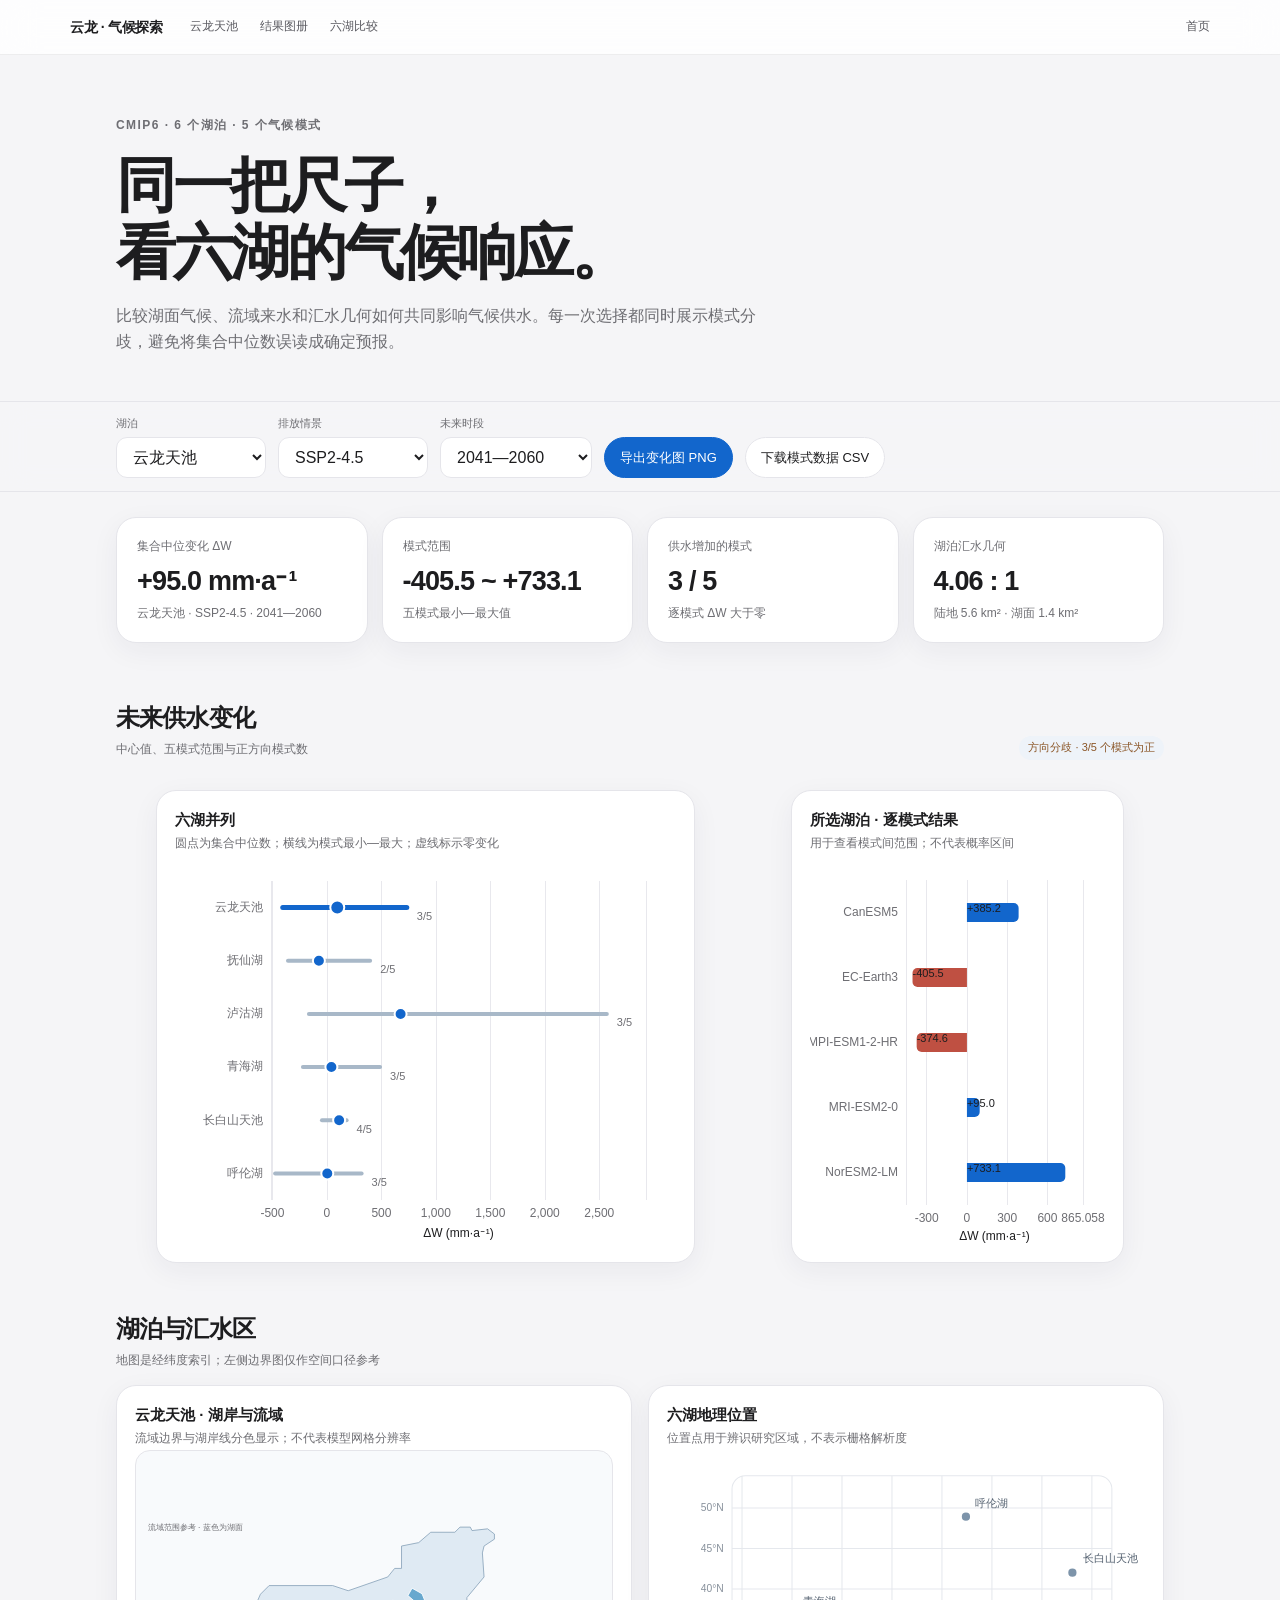
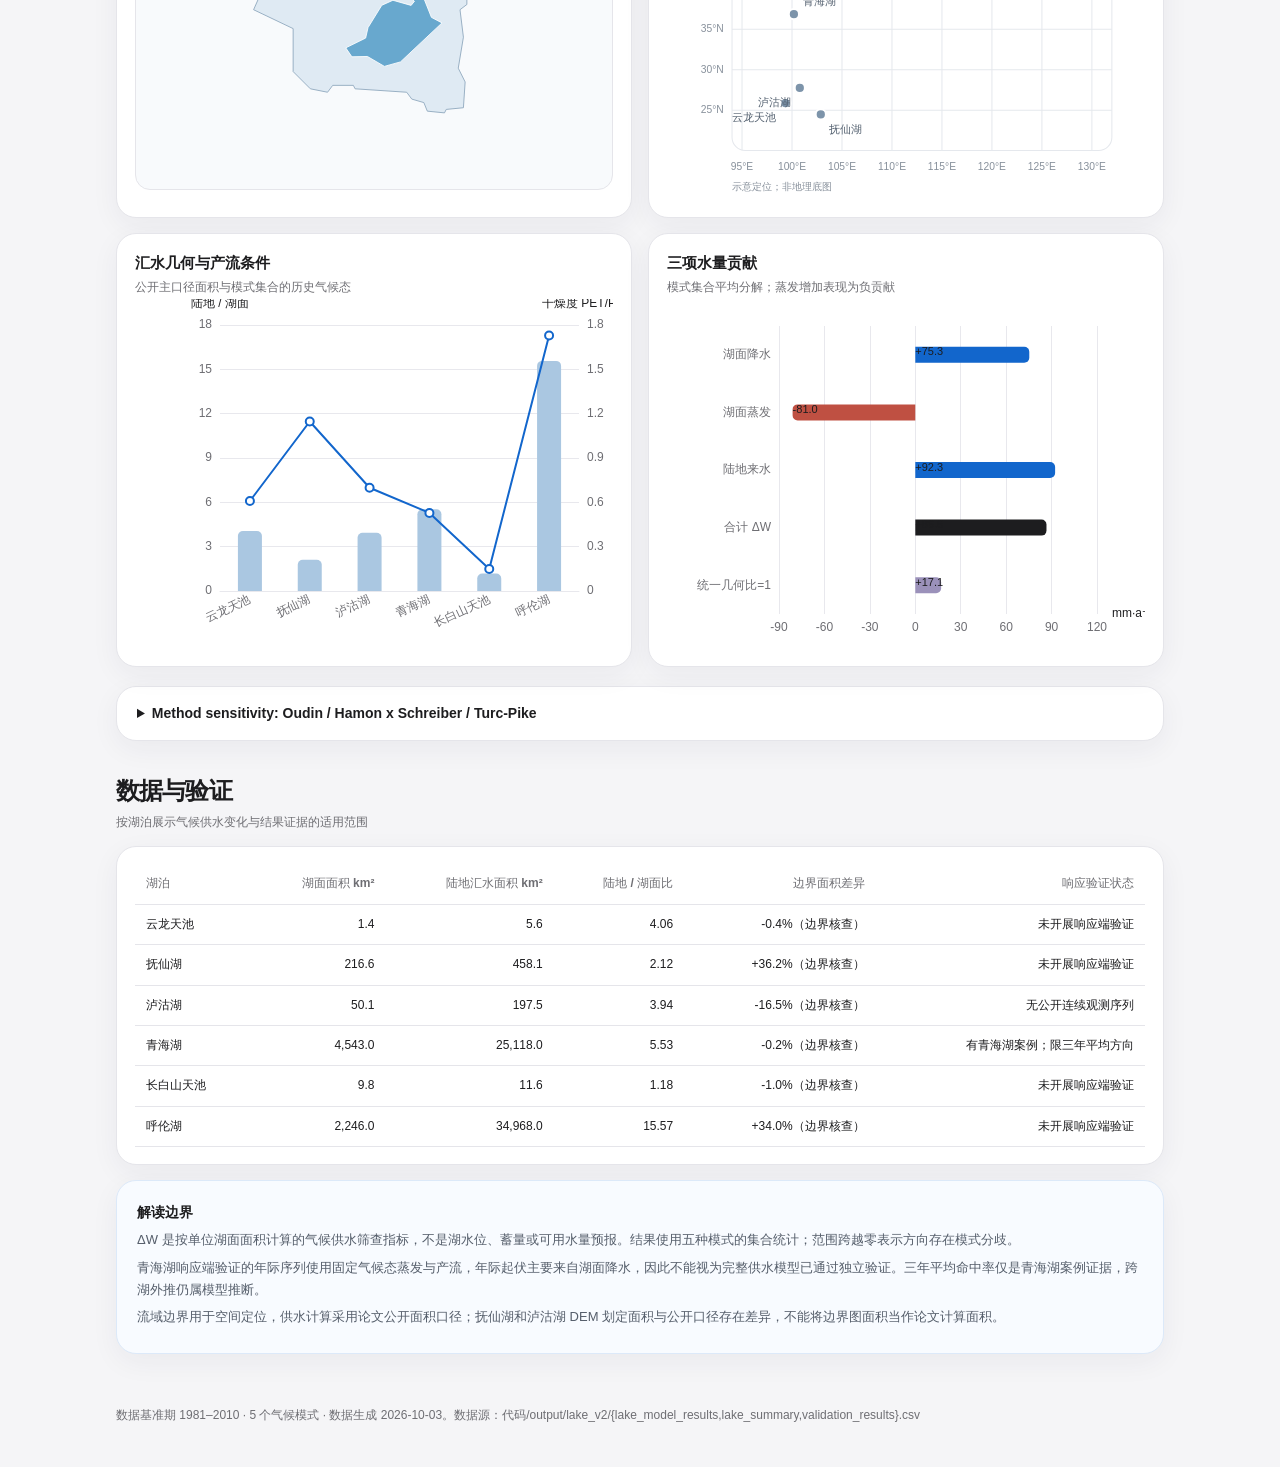
==== lake-explorer/index.html @ 8ede0f1c "Add six-lake climate water supply explorer" ====
<!doctype html>
<html lang="zh-CN">
<head>
<meta charset="utf-8"><meta name="viewport" content="width=device-width,initial-scale=1">
<meta name="theme-color" content="#f5f5f7">
<meta name="description" content="交互浏览六个中国典型湖泊的气候供水变化、模式分歧和方法敏感性。">
<title>六湖气候供水比较 · 云龙气候探索</title>
<link rel="icon" type="image/svg+xml" href="../favicon.svg">
<link rel="stylesheet" href="../_shared/site.css">
<style>
:root{--wide:1100px}.shell{max-width:var(--wide);margin:auto;padding:0 26px}.hero{padding:62px 0 31px}.eyebrow{font-size:12px;font-weight:600;letter-spacing:.12em;color:var(--muted)}h1{font-size:clamp(36px,6vw,64px);letter-spacing:-.055em;line-height:1.08;font-weight:670;margin:.28em 0}.lede{max-width:670px;color:var(--muted);font-size:16px}.controls{position:sticky;top:55px;z-index:10;background:rgba(245,245,247,.88);backdrop-filter:blur(15px);border-block:1px solid var(--line)}.control-inner{max-width:var(--wide);margin:auto;padding:13px 26px;display:flex;gap:12px;align-items:end;flex-wrap:wrap}.field{display:grid;gap:4px;min-width:150px}.field label,.small-label{font-size:11px;color:var(--muted);font-weight:550}.field select{width:100%;border:1px solid var(--line);border-radius:11px;background:#fff;padding:10px 30px 10px 12px;color:var(--ink)}.button{border:1px solid var(--line);background:#fff;border-radius:999px;padding:9px 15px;cursor:pointer;color:var(--ink);font-size:13px}.button.primary{background:var(--blue);color:#fff;border-color:var(--blue)}.button:hover{filter:brightness(.96)}.metrics{display:grid;grid-template-columns:repeat(4,1fr);gap:14px;padding:25px 0}.metric,.panel,.caveat,.method{background:#fff;border:1px solid var(--line);border-radius:20px;padding:19px 20px;box-shadow:var(--shadow)}.metric-label{font-size:12px;color:var(--muted)}.metric-value{font-size:27px;font-weight:650;letter-spacing:-.03em;font-variant-numeric:tabular-nums;margin-top:4px}.metric-detail{font-size:12px;color:var(--muted);line-height:1.6}.section-head{display:flex;align-items:end;justify-content:space-between;gap:20px;margin:31px 0 14px}.section-head h2{font-size:24px;letter-spacing:-.035em;margin:0}.section-head p{font-size:12px;color:var(--muted);margin:2px 0 0}.charts{display:grid;grid-template-columns:1.2fr .8fr;gap:16px}.panel{padding:17px 18px;min-width:0}.panel h3{font-size:15px;margin:0}.panel .hint{font-size:12px;color:var(--muted);margin:2px 0}.chart{height:350px;width:100%}.chart.tall{height:390px}.comparison{display:grid;grid-template-columns:1fr 1fr;gap:16px}.map-layout{display:grid;grid-template-columns:minmax(0,1fr) 255px;gap:15px;align-items:center}.locator{height:350px;width:100%;display:block}.fact-list{list-style:none;margin:0;padding:0;display:grid;gap:10px}.fact-list li{padding-bottom:10px;border-bottom:1px solid var(--line);font-size:13px}.fact-list b{display:block;font-size:11px;color:var(--muted);font-weight:500}.method{margin:19px 0;padding:0 20px}.method summary{padding:15px 0;cursor:pointer;font-size:14px;font-weight:600}.method-grid{display:grid;grid-template-columns:1fr 1fr;gap:15px;padding-bottom:17px;font-size:13px}.table-wrap{overflow-x:auto;max-width:100%}.footer{overflow-wrap:anywhere}.method-control{display:grid;gap:5px;max-width:280px;font-size:11px;color:var(--muted)}.method-control select{width:100%;border:1px solid var(--line);border-radius:11px;padding:10px;background:#fff;color:var(--ink)}.table{width:100%;border-collapse:collapse;white-space:nowrap;font-size:12px}.table th,.table td{padding:10px 11px;border-bottom:1px solid var(--line);text-align:right}.table th:first-child,.table td:first-child{text-align:left}.table th{color:var(--muted);font-weight:550}.positive{color:#16784c}.negative{color:#bd503e}.caveat{background:#f8fbff;border-color:#dce9f9;line-height:1.72;font-size:13px;margin:15px 0 28px}.caveat h3{font-size:14px;margin:0 0 5px}.caveat p{margin:5px 0;color:#555e6b}.footer{font-size:12px;color:var(--muted);padding:24px 0 42px}.tag{display:inline-block;color:#385576;background:#eef3f9;border-radius:999px;padding:3px 9px;font-size:11px}.lake-shape{fill:#dfeaf3;stroke:#8da7bd;stroke-width:1.3}.lake-water{fill:#68a8ce;stroke:#fff;stroke-width:1.5}.lake-label{font:12px -apple-system,BlinkMacSystemFont,"PingFang SC",sans-serif;fill:#243243}.lake-label.on{font-weight:700;fill:#1266cc}@media(max-width:760px){.shell{padding:0 16px}.hero{padding-top:38px}.control-inner{padding:10px 16px}.field{flex:1;min-width:128px}.metrics{grid-template-columns:repeat(2,1fr);gap:9px}.metric{padding:14px}.metric-value{font-size:22px}.charts,.comparison{grid-template-columns:1fr}.chart{height:320px}.chart.tall{height:350px}.map-layout{grid-template-columns:1fr}.locator{height:265px}.fact-list{grid-template-columns:1fr 1fr}.section-head{align-items:start;flex-direction:column}.method-grid{grid-template-columns:1fr}}
 .table-wrap{overflow-x:auto;max-width:100%}.footer{overflow-wrap:anywhere}.method-control{display:grid;gap:5px;max-width:280px;font-size:11px;color:var(--muted)}.method-control select{width:100%;border:1px solid var(--line);border-radius:11px;padding:10px;background:#fff;color:var(--ink)}
</style>
</head>
<body>
<nav class="global-nav" aria-label="主导航"><a class="brand" href="../index.html">云龙 · 气候探索</a><div class="nav-links"><a href="../climate-explorer/climate-explorer.html">云龙天池</a><a href="../climate-atlas/climate-atlas.html">结果图册</a><a aria-current="page" href="./index.html">六湖比较</a></div><a class="nav-home" href="../index.html">首页</a></nav>
<section class="hero"><div class="shell"><div class="eyebrow">CMIP6 · 6 个湖泊 · 5 个气候模式</div><h1>同一把尺子，<br>看六湖的气候响应。</h1><p class="lede">比较湖面气候、流域来水和汇水几何如何共同影响气候供水。每一次选择都同时展示模式分歧，避免将集合中位数误读成确定预报。</p></div></section>
<section class="controls"><div class="control-inner"><div class="field"><label for="lake">湖泊</label><select id="lake"></select></div><div class="field"><label for="scenario">排放情景</label><select id="scenario"><option value="ssp245">SSP2-4.5</option><option value="ssp585">SSP5-8.5</option></select></div><div class="field"><label for="window">未来时段</label><select id="window"><option value="2041-2060">2041—2060</option><option value="2081-2100">2081—2100</option></select></div><button id="png" class="button primary">导出变化图 PNG</button><button id="csv" class="button">下载模式数据 CSV</button></div></section>
<main class="shell">
<section class="metrics" aria-live="polite"><article class="metric"><div class="metric-label">集合中位变化 ΔW</div><div class="metric-value" id="metric-median">载入中</div><div class="metric-detail" id="metric-context">mm·a⁻¹，相对 1981—2010</div></article><article class="metric"><div class="metric-label">模式范围</div><div class="metric-value" id="metric-range">—</div><div class="metric-detail">五模式最小—最大值</div></article><article class="metric"><div class="metric-label">供水增加的模式</div><div class="metric-value" id="metric-positive">—</div><div class="metric-detail">逐模式 ΔW 大于零</div></article><article class="metric"><div class="metric-label">湖泊汇水几何</div><div class="metric-value" id="metric-ratio">—</div><div class="metric-detail" id="metric-area">陆地汇水面积 / 湖面面积</div></article></section>
<section><div class="section-head"><div><h2>未来供水变化</h2><p>中心值、五模式范围与正方向模式数</p></div><span id="direction-tag" class="tag">读取结果中</span></div><div class="charts"><figure class="panel"><h3>六湖并列</h3><p class="hint">圆点为集合中位数；横线为模式最小—最大；虚线标示零变化</p><div id="direction-chart" class="chart tall" role="img" aria-label="六个湖泊气候供水变化区间比较图"></div></figure><figure class="panel"><h3>所选湖泊 · 逐模式结果</h3><p class="hint">用于查看模式间范围；不代表概率区间</p><div id="model-chart" class="chart tall" role="img" aria-label="逐气候模式的气候供水变化图"></div></figure></div></section>
<section><div class="section-head"><div><h2>湖泊与汇水区</h2><p>地图是经纬度索引；左侧边界图仅作空间口径参考</p></div></div><div class="comparison"><article class="panel"><h3 id="map-title">所选湖泊的流域</h3><p class="hint">流域边界与湖岸线分色显示；不代表模型网格分辨率</p><div id="basin-map" style="height:340px;width:100%" role="img" aria-label="所选湖泊流域与湖岸边界图"></div></article><article class="panel"><h3>六湖地理位置</h3><p class="hint">位置点用于辨识研究区域，不表示栅格解析度</p><svg id="locator" class="locator" role="img" aria-label="六个湖泊经纬度示意图" viewBox="0 0 440 340"></svg></article></div><div class="comparison" style="margin-top:15px"><article class="panel"><h3>汇水几何与产流条件</h3><p class="hint">公开主口径面积与模式集合的历史气候态</p><div id="mechanism-chart" class="chart"></div></article><article class="panel"><h3>三项水量贡献</h3><p class="hint">模式集合平均分解；蒸发增加表现为负贡献</p><div id="contribution-chart" class="chart"></div></article></div></section>
<details class="method"><summary>Method sensitivity: Oudin / Hamon x Schreiber / Turc-Pike</summary><div class="method-grid"><label class="method-control" for="pet-method">潜在蒸散公式<select id="pet-method"><option value="oudin">Oudin (主方法)</option><option value="hamon">Hamon</option></select></label><label class="method-control" for="runoff-method">流域产流公式<select id="runoff-method"><option value="schreiber">Schreiber (主方法)</option><option value="turcpike">Turc-Pike</option></select></label></div><p class="hint">选定方法会更新本页未来结果及模式范围；下方对照显示全部四种方法。</p><div id="method-values" class="method-grid"></div><div id="method-chart" class="chart" style="height:260px"></div></details>
<section><div class="section-head"><div><h2>数据与验证</h2><p>按湖泊展示气候供水变化与结果证据的适用范围</p></div></div><div class="panel table-wrap"><table class="table"><thead><tr><th>湖泊</th><th>湖面面积 km²</th><th>陆地汇水面积 km²</th><th>陆地 / 湖面比</th><th>边界面积差异</th><th>响应验证状态</th></tr></thead><tbody id="lake-table"></tbody></table></div><aside class="caveat"><h3>解读边界</h3><p>ΔW 是按单位湖面面积计算的气候供水筛查指标，不是湖水位、蓄量或可用水量预报。结果使用五种模式的集合统计；范围跨越零表示方向存在模式分歧。</p><p>青海湖响应端验证的年际序列使用固定气候态蒸发与产流，年际起伏主要来自湖面降水，因此不能视为完整供水模型已通过独立验证。三年平均命中率仅是青海湖案例证据，跨湖外推仍属模型推断。</p><p>流域边界用于空间定位，供水计算采用论文公开面积口径；抚仙湖和泸沽湖 DEM 划定面积与公开口径存在差异，不能将边界图面积当作论文计算面积。</p></aside></section>
<div id="status" class="footer" aria-live="polite">加载分析数据…</div>
</main>
<script src="../climate-atlas/_shared/js/echarts.min.js"></script><script src="./assets/app.js"></script>
</body></html>
---- _shared/site.css ----
:root{color-scheme:light;--paper:#f5f5f7;--surface:#fff;--ink:#1d1d1f;--muted:#6e6e73;--line:#e5e5ea;--blue:#1266cc;--blue-soft:#eaf3ff;--green:#23845a;--orange:#b65b28;--radius:22px;--shadow:0 8px 28px rgba(30,45,65,.055)}*{box-sizing:border-box}html{scroll-behavior:smooth}body{font-family:-apple-system,BlinkMacSystemFont,"Segoe UI","PingFang SC","Microsoft YaHei",sans-serif;background:var(--paper)!important;color:var(--ink)!important;line-height:1.62;margin:0}a{color:var(--blue)}button,select{font:inherit}a:focus-visible,button:focus-visible,select:focus-visible,input:focus-visible{outline:3px solid #83b8ff;outline-offset:3px}.global-nav{height:55px;position:sticky;top:0;z-index:100;display:flex;align-items:center;gap:27px;padding:0 max(26px,calc((100% - 1140px)/2));backdrop-filter:saturate(180%) blur(18px);-webkit-backdrop-filter:saturate(180%) blur(18px);background:rgba(255,255,255,.82);border-bottom:1px solid rgba(20,20,28,.07);white-space:nowrap;overflow-x:auto}.global-nav .brand{font-weight:650;letter-spacing:-.025em;color:var(--ink);text-decoration:none;font-size:14px}.global-nav .nav-links{display:flex;gap:22px;align-items:center}.global-nav .nav-links a,.global-nav .nav-home{font-size:12px;color:#595960;text-decoration:none}.global-nav a:hover{color:var(--blue)}.global-nav .nav-home{margin-left:auto}.wrap{max-width:1180px;margin:0 auto;padding-left:25px;padding-right:25px}.hero,.site-hero{background:var(--paper)!important;color:var(--ink)!important;padding:61px 0 30px!important}.hero .wrap{max-width:940px}.hero .kicker,.site-hero .kicker{font-size:12px;letter-spacing:.15em;color:var(--muted)!important}.hero h1,.site-hero h1{font-size:clamp(34px,5.4vw,60px)!important;letter-spacing:-.052em!important;line-height:1.12!important;font-weight:680!important}.hero .sub,.site-hero .sub{font-size:16px!important;line-height:1.75!important;color:var(--muted)!important;max-width:760px}.hero .chip{color:#505058!important;border:1px solid var(--line)!important;background:rgba(255,255,255,.72)}.hero .explore-link,.primary-link{background:var(--blue)!important;color:white!important;border-radius:999px!important;box-shadow:none!important}.card,.stat,.valid-note,.chart-figure,.guide-card,.fig-card{border-radius:var(--radius)!important;box-shadow:var(--shadow)}.stat,.valid-note,.chart-figure,.guide-card,.fig-card,.card{border-color:var(--line)!important}.stat,.chart-figure,.guide-card,.fig-card,.card{background:var(--surface)!important}.valid-note{background:#f0f6ff!important;border-left-color:var(--blue)!important}.stat .num,h2.sec-title,.guide-card h4{color:var(--blue)!important}.toolbar{background:rgba(245,245,247,.88)!important;backdrop-filter:blur(16px);-webkit-backdrop-filter:blur(16px)}.fig-grid{gap:22px}.fig-card{overflow:hidden}.fig-media{background:#fafafd!important}.fbtn.active{background:var(--ink)!important;border-color:var(--ink)!important}.lightbox{background:rgba(22,22,26,.92)!important}.global-nav+.wrap{padding-top:28px}.global-nav+.site-hero{padding-top:55px!important}@media(max-width:700px){.global-nav{gap:17px;padding:0 17px}.global-nav .nav-links{gap:16px}.global-nav .nav-links a,.global-nav .nav-home{font-size:11px}.wrap{padding-left:16px;padding-right:16px}.hero,.site-hero{padding-top:39px!important}.hero h1,.site-hero h1{font-size:37px!important}.chart-row,.guide-grid,.fig-grid,.stat-grid{grid-template-columns:1fr!important}.global-nav+.wrap{padding-top:20px}.lightbox{padding:40px 20px}.lb-btn.lb-prev{left:4px}.lb-btn.lb-next{right:4px}}@media(prefers-reduced-motion:reduce){*,*::before,*::after{scroll-behavior:auto!important;animation-duration:.01ms!important;animation-iteration-count:1!important;transition-duration:.01ms!important}}
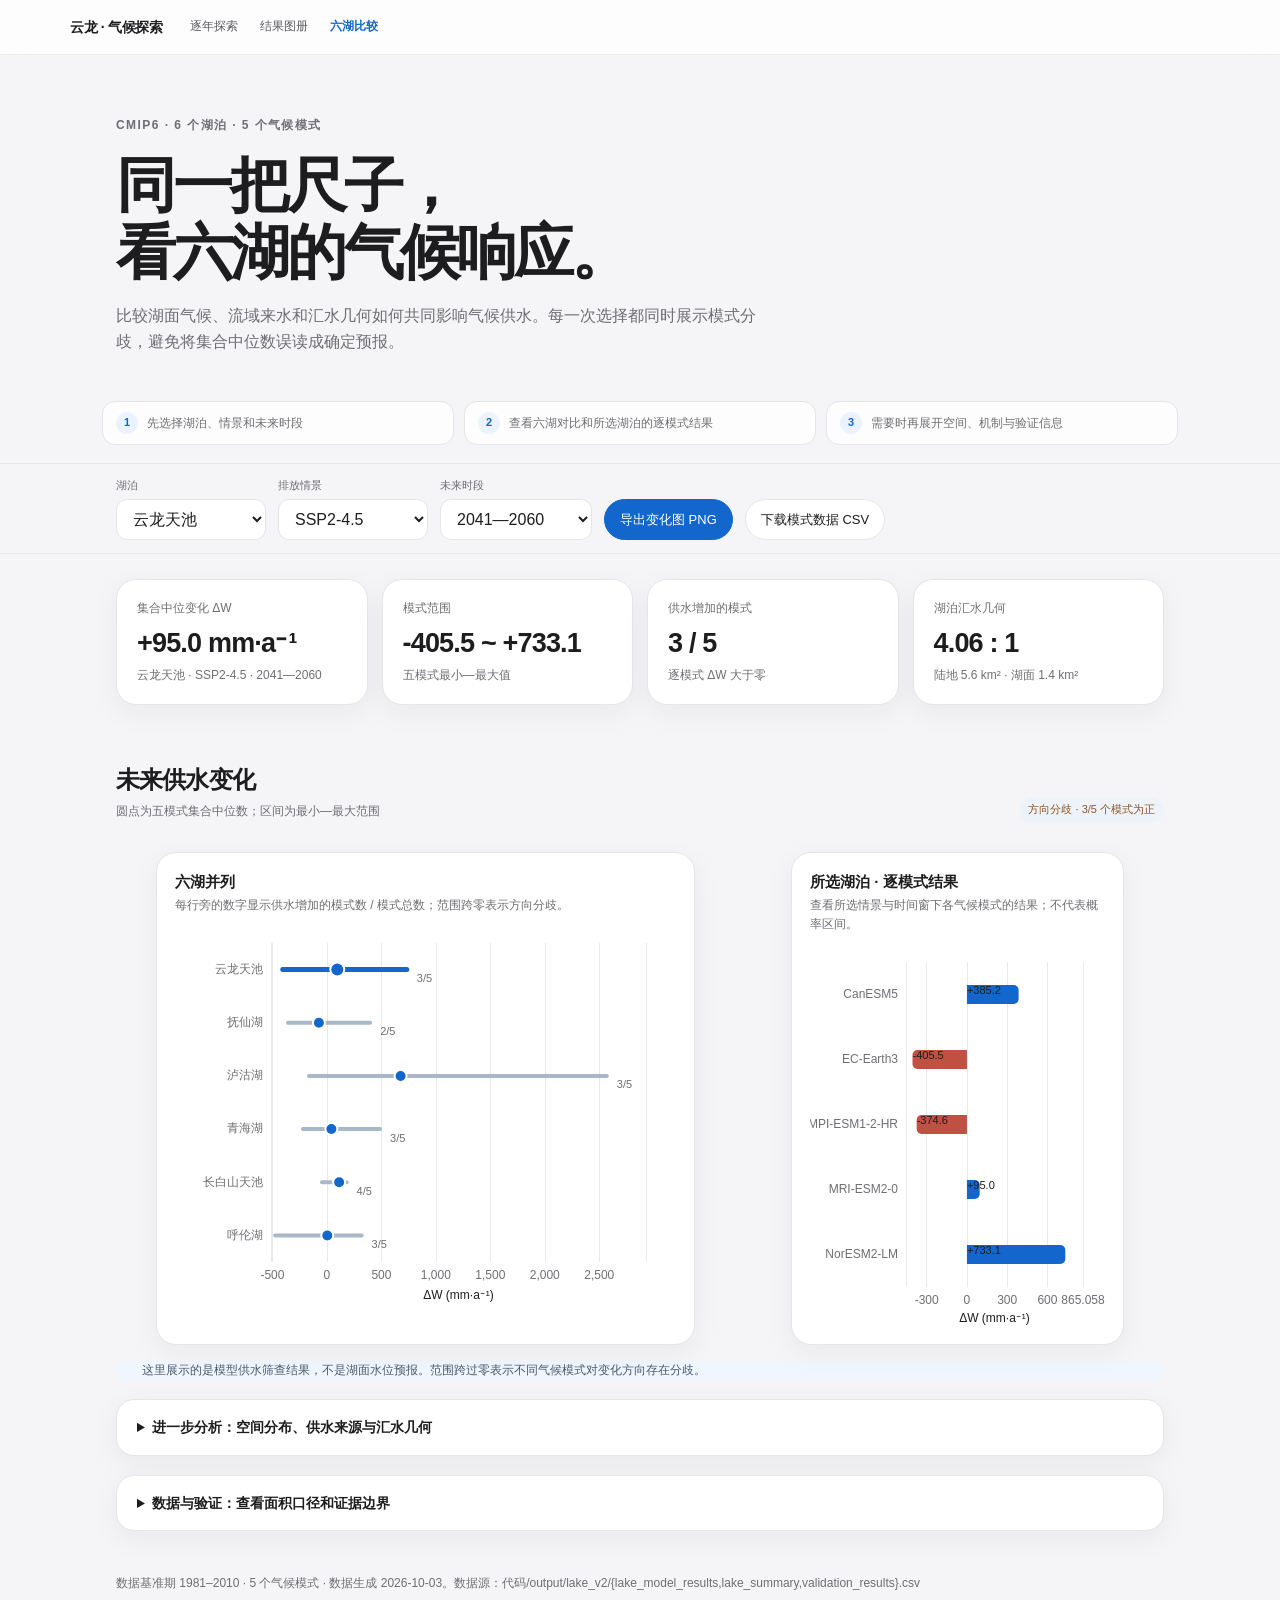
==== commit 2db1895c: "Improve climate site navigation and reading flow" ====
--- a/lake-explorer/index.html
+++ b/lake-explorer/index.html
@@ -7,21 +7,28 @@
 <title>六湖气候供水比较 · 云龙气候探索</title>
 <link rel="icon" type="image/svg+xml" href="../favicon.svg">
 <link rel="stylesheet" href="../_shared/site.css">
+<link rel="stylesheet" href="../_shared/ux.css">
 <style>
 :root{--wide:1100px}.shell{max-width:var(--wide);margin:auto;padding:0 26px}.hero{padding:62px 0 31px}.eyebrow{font-size:12px;font-weight:600;letter-spacing:.12em;color:var(--muted)}h1{font-size:clamp(36px,6vw,64px);letter-spacing:-.055em;line-height:1.08;font-weight:670;margin:.28em 0}.lede{max-width:670px;color:var(--muted);font-size:16px}.controls{position:sticky;top:55px;z-index:10;background:rgba(245,245,247,.88);backdrop-filter:blur(15px);border-block:1px solid var(--line)}.control-inner{max-width:var(--wide);margin:auto;padding:13px 26px;display:flex;gap:12px;align-items:end;flex-wrap:wrap}.field{display:grid;gap:4px;min-width:150px}.field label,.small-label{font-size:11px;color:var(--muted);font-weight:550}.field select{width:100%;border:1px solid var(--line);border-radius:11px;background:#fff;padding:10px 30px 10px 12px;color:var(--ink)}.button{border:1px solid var(--line);background:#fff;border-radius:999px;padding:9px 15px;cursor:pointer;color:var(--ink);font-size:13px}.button.primary{background:var(--blue);color:#fff;border-color:var(--blue)}.button:hover{filter:brightness(.96)}.metrics{display:grid;grid-template-columns:repeat(4,1fr);gap:14px;padding:25px 0}.metric,.panel,.caveat,.method{background:#fff;border:1px solid var(--line);border-radius:20px;padding:19px 20px;box-shadow:var(--shadow)}.metric-label{font-size:12px;color:var(--muted)}.metric-value{font-size:27px;font-weight:650;letter-spacing:-.03em;font-variant-numeric:tabular-nums;margin-top:4px}.metric-detail{font-size:12px;color:var(--muted);line-height:1.6}.section-head{display:flex;align-items:end;justify-content:space-between;gap:20px;margin:31px 0 14px}.section-head h2{font-size:24px;letter-spacing:-.035em;margin:0}.section-head p{font-size:12px;color:var(--muted);margin:2px 0 0}.charts{display:grid;grid-template-columns:1.2fr .8fr;gap:16px}.panel{padding:17px 18px;min-width:0}.panel h3{font-size:15px;margin:0}.panel .hint{font-size:12px;color:var(--muted);margin:2px 0}.chart{height:350px;width:100%}.chart.tall{height:390px}.comparison{display:grid;grid-template-columns:1fr 1fr;gap:16px}.map-layout{display:grid;grid-template-columns:minmax(0,1fr) 255px;gap:15px;align-items:center}.locator{height:350px;width:100%;display:block}.fact-list{list-style:none;margin:0;padding:0;display:grid;gap:10px}.fact-list li{padding-bottom:10px;border-bottom:1px solid var(--line);font-size:13px}.fact-list b{display:block;font-size:11px;color:var(--muted);font-weight:500}.method{margin:19px 0;padding:0 20px}.method summary{padding:15px 0;cursor:pointer;font-size:14px;font-weight:600}.method-grid{display:grid;grid-template-columns:1fr 1fr;gap:15px;padding-bottom:17px;font-size:13px}.table-wrap{overflow-x:auto;max-width:100%}.footer{overflow-wrap:anywhere}.method-control{display:grid;gap:5px;max-width:280px;font-size:11px;color:var(--muted)}.method-control select{width:100%;border:1px solid var(--line);border-radius:11px;padding:10px;background:#fff;color:var(--ink)}.table{width:100%;border-collapse:collapse;white-space:nowrap;font-size:12px}.table th,.table td{padding:10px 11px;border-bottom:1px solid var(--line);text-align:right}.table th:first-child,.table td:first-child{text-align:left}.table th{color:var(--muted);font-weight:550}.positive{color:#16784c}.negative{color:#bd503e}.caveat{background:#f8fbff;border-color:#dce9f9;line-height:1.72;font-size:13px;margin:15px 0 28px}.caveat h3{font-size:14px;margin:0 0 5px}.caveat p{margin:5px 0;color:#555e6b}.footer{font-size:12px;color:var(--muted);padding:24px 0 42px}.tag{display:inline-block;color:#385576;background:#eef3f9;border-radius:999px;padding:3px 9px;font-size:11px}.lake-shape{fill:#dfeaf3;stroke:#8da7bd;stroke-width:1.3}.lake-water{fill:#68a8ce;stroke:#fff;stroke-width:1.5}.lake-label{font:12px -apple-system,BlinkMacSystemFont,"PingFang SC",sans-serif;fill:#243243}.lake-label.on{font-weight:700;fill:#1266cc}@media(max-width:760px){.shell{padding:0 16px}.hero{padding-top:38px}.control-inner{padding:10px 16px}.field{flex:1;min-width:128px}.metrics{grid-template-columns:repeat(2,1fr);gap:9px}.metric{padding:14px}.metric-value{font-size:22px}.charts,.comparison{grid-template-columns:1fr}.chart{height:320px}.chart.tall{height:350px}.map-layout{grid-template-columns:1fr}.locator{height:265px}.fact-list{grid-template-columns:1fr 1fr}.section-head{align-items:start;flex-direction:column}.method-grid{grid-template-columns:1fr}}
  .table-wrap{overflow-x:auto;max-width:100%}.footer{overflow-wrap:anywhere}.method-control{display:grid;gap:5px;max-width:280px;font-size:11px;color:var(--muted)}.method-control select{width:100%;border:1px solid var(--line);border-radius:11px;padding:10px;background:#fff;color:var(--ink)}
 </style>
 </head>
 <body>
-<nav class="global-nav" aria-label="主导航"><a class="brand" href="../index.html">云龙 · 气候探索</a><div class="nav-links"><a href="../climate-explorer/climate-explorer.html">云龙天池</a><a href="../climate-atlas/climate-atlas.html">结果图册</a><a aria-current="page" href="./index.html">六湖比较</a></div><a class="nav-home" href="../index.html">首页</a></nav>
+<nav class="global-nav" aria-label="主导航"><a class="brand" href="../index.html">云龙 · 气候探索</a><div class="nav-links"><a href="../climate-explorer/climate-explorer.html">逐年探索</a><a href="../climate-atlas/climate-atlas.html">结果图册</a><a aria-current="page" href="./index.html">六湖比较</a></div></nav>
 <section class="hero"><div class="shell"><div class="eyebrow">CMIP6 · 6 个湖泊 · 5 个气候模式</div><h1>同一把尺子，<br>看六湖的气候响应。</h1><p class="lede">比较湖面气候、流域来水和汇水几何如何共同影响气候供水。每一次选择都同时展示模式分歧，避免将集合中位数误读成确定预报。</p></div></section>
+<div class="task-guide" aria-label="浏览步骤"><ol><li><b>1</b>先选择湖泊、情景和未来时段</li><li><b>2</b>查看六湖对比和所选湖泊的逐模式结果</li><li><b>3</b>需要时再展开空间、机制与验证信息</li></ol></div>
 <section class="controls"><div class="control-inner"><div class="field"><label for="lake">湖泊</label><select id="lake"></select></div><div class="field"><label for="scenario">排放情景</label><select id="scenario"><option value="ssp245">SSP2-4.5</option><option value="ssp585">SSP5-8.5</option></select></div><div class="field"><label for="window">未来时段</label><select id="window"><option value="2041-2060">2041—2060</option><option value="2081-2100">2081—2100</option></select></div><button id="png" class="button primary">导出变化图 PNG</button><button id="csv" class="button">下载模式数据 CSV</button></div></section>
 <main class="shell">
 <section class="metrics" aria-live="polite"><article class="metric"><div class="metric-label">集合中位变化 ΔW</div><div class="metric-value" id="metric-median">载入中</div><div class="metric-detail" id="metric-context">mm·a⁻¹，相对 1981—2010</div></article><article class="metric"><div class="metric-label">模式范围</div><div class="metric-value" id="metric-range">—</div><div class="metric-detail">五模式最小—最大值</div></article><article class="metric"><div class="metric-label">供水增加的模式</div><div class="metric-value" id="metric-positive">—</div><div class="metric-detail">逐模式 ΔW 大于零</div></article><article class="metric"><div class="metric-label">湖泊汇水几何</div><div class="metric-value" id="metric-ratio">—</div><div class="metric-detail" id="metric-area">陆地汇水面积 / 湖面面积</div></article></section>
-<section><div class="section-head"><div><h2>未来供水变化</h2><p>中心值、五模式范围与正方向模式数</p></div><span id="direction-tag" class="tag">读取结果中</span></div><div class="charts"><figure class="panel"><h3>六湖并列</h3><p class="hint">圆点为集合中位数；横线为模式最小—最大；虚线标示零变化</p><div id="direction-chart" class="chart tall" role="img" aria-label="六个湖泊气候供水变化区间比较图"></div></figure><figure class="panel"><h3>所选湖泊 · 逐模式结果</h3><p class="hint">用于查看模式间范围；不代表概率区间</p><div id="model-chart" class="chart tall" role="img" aria-label="逐气候模式的气候供水变化图"></div></figure></div></section>
-<section><div class="section-head"><div><h2>湖泊与汇水区</h2><p>地图是经纬度索引；左侧边界图仅作空间口径参考</p></div></div><div class="comparison"><article class="panel"><h3 id="map-title">所选湖泊的流域</h3><p class="hint">流域边界与湖岸线分色显示；不代表模型网格分辨率</p><div id="basin-map" style="height:340px;width:100%" role="img" aria-label="所选湖泊流域与湖岸边界图"></div></article><article class="panel"><h3>六湖地理位置</h3><p class="hint">位置点用于辨识研究区域，不表示栅格解析度</p><svg id="locator" class="locator" role="img" aria-label="六个湖泊经纬度示意图" viewBox="0 0 440 340"></svg></article></div><div class="comparison" style="margin-top:15px"><article class="panel"><h3>汇水几何与产流条件</h3><p class="hint">公开主口径面积与模式集合的历史气候态</p><div id="mechanism-chart" class="chart"></div></article><article class="panel"><h3>三项水量贡献</h3><p class="hint">模式集合平均分解；蒸发增加表现为负贡献</p><div id="contribution-chart" class="chart"></div></article></div></section>
-<details class="method"><summary>Method sensitivity: Oudin / Hamon x Schreiber / Turc-Pike</summary><div class="method-grid"><label class="method-control" for="pet-method">潜在蒸散公式<select id="pet-method"><option value="oudin">Oudin (主方法)</option><option value="hamon">Hamon</option></select></label><label class="method-control" for="runoff-method">流域产流公式<select id="runoff-method"><option value="schreiber">Schreiber (主方法)</option><option value="turcpike">Turc-Pike</option></select></label></div><p class="hint">选定方法会更新本页未来结果及模式范围；下方对照显示全部四种方法。</p><div id="method-values" class="method-grid"></div><div id="method-chart" class="chart" style="height:260px"></div></details>
+<section><div class="section-head"><div><h2>未来供水变化</h2><p>圆点为五模式集合中位数；区间为最小—最大范围</p></div><span id="direction-tag" class="tag">读取结果中</span></div><div class="charts"><figure class="panel"><h3>六湖并列</h3><p class="hint">每行旁的数字显示供水增加的模式数 / 模式总数；范围跨零表示方向分歧。</p><div id="direction-chart" class="chart tall" role="img" aria-label="六个湖泊气候供水变化区间比较图"></div></figure><figure class="panel"><h3>所选湖泊 · 逐模式结果</h3><p class="hint">查看所选情景与时间窗下各气候模式的结果；不代表概率区间。</p><div id="model-chart" class="chart tall" role="img" aria-label="逐气候模式的气候供水变化图"></div></figure></div></section>
+<aside class="analysis-caveat shell">这里展示的是模型供水筛查结果，不是湖面水位预报。范围跨过零表示不同气候模式对变化方向存在分歧。</aside>
+<details class="analysis-more"><summary>进一步分析：空间分布、供水来源与汇水几何</summary>
+<section><div class="section-head"><div><h2>湖泊与汇水区</h2><p>地图是经纬度索引；边界仅作空间口径参考</p></div></div><div class="comparison"><article class="panel"><h3 id="map-title">所选湖泊的流域</h3><p class="hint">流域边界与湖岸线分色显示；不代表模型网格分辨率</p><div id="basin-map" style="height:340px;width:100%" role="img" aria-label="所选湖泊流域与湖岸边界图"></div></article><article class="panel"><h3>六湖地理位置</h3><p class="hint">位置点用于辨识研究区域，不表示栅格解析度</p><svg id="locator" class="locator" role="img" aria-label="六个湖泊经纬度示意图" viewBox="0 0 440 340"></svg></article></div><div class="comparison" style="margin-top:15px"><article class="panel"><h3>汇水几何与产流条件</h3><p class="hint">公开主口径面积与模式集合的历史气候态</p><div id="mechanism-chart" class="chart"></div></article><article class="panel"><h3>三项水量贡献</h3><p class="hint">模式集合平均分解；蒸发增加表现为负贡献</p><div id="contribution-chart" class="chart"></div></article></div></section>
+<details class="method"><summary>方法敏感性：Oudin / Hamon × Schreiber / Turc–Pike</summary><div class="method-grid"><label class="method-control" for="pet-method">潜在蒸散公式<select id="pet-method"><option value="oudin">Oudin（主方法）</option><option value="hamon">Hamon</option></select></label><label class="method-control" for="runoff-method">流域产流公式<select id="runoff-method"><option value="schreiber">Schreiber（主方法）</option><option value="turcpike">Turc–Pike</option></select></label></div><p class="hint">切换方法会更新主结果；图中同时对照四种组合。</p><div id="method-values" class="method-grid"></div><div id="method-chart" class="chart" style="height:260px"></div></details>
+</details>
+<details class="analysis-more"><summary>数据与验证：查看面积口径和证据边界</summary>
 <section><div class="section-head"><div><h2>数据与验证</h2><p>按湖泊展示气候供水变化与结果证据的适用范围</p></div></div><div class="panel table-wrap"><table class="table"><thead><tr><th>湖泊</th><th>湖面面积 km²</th><th>陆地汇水面积 km²</th><th>陆地 / 湖面比</th><th>边界面积差异</th><th>响应验证状态</th></tr></thead><tbody id="lake-table"></tbody></table></div><aside class="caveat"><h3>解读边界</h3><p>ΔW 是按单位湖面面积计算的气候供水筛查指标，不是湖水位、蓄量或可用水量预报。结果使用五种模式的集合统计；范围跨越零表示方向存在模式分歧。</p><p>青海湖响应端验证的年际序列使用固定气候态蒸发与产流，年际起伏主要来自湖面降水，因此不能视为完整供水模型已通过独立验证。三年平均命中率仅是青海湖案例证据，跨湖外推仍属模型推断。</p><p>流域边界用于空间定位，供水计算采用论文公开面积口径；抚仙湖和泸沽湖 DEM 划定面积与公开口径存在差异，不能将边界图面积当作论文计算面积。</p></aside></section>
+</details>
 <div id="status" class="footer" aria-live="polite">加载分析数据…</div>
 </main>
 <script src="../climate-atlas/_shared/js/echarts.min.js"></script><script src="./assets/app.js"></script>
--- a/_shared/ux.css
+++ b/_shared/ux.css
@@ -0,0 +1,27 @@
+/* Shared wayfinding and page-level task cues. */
+.global-nav .nav-links a[aria-current="page"]{color:var(--blue);font-weight:650}
+.global-nav .brand[aria-current="page"]{color:var(--blue)}
+.task-guide{max-width:1128px;margin:0 auto 18px;padding:0 26px}
+.task-guide ol{display:grid;grid-template-columns:repeat(3,minmax(0,1fr));gap:10px;list-style:none;margin:0;padding:0}
+.task-guide li{display:flex;align-items:center;gap:9px;min-width:0;padding:10px 13px;background:rgba(255,255,255,.78);border:1px solid var(--line);border-radius:13px;color:var(--muted);font-size:12px;line-height:1.45}
+.task-guide b{display:grid;place-items:center;flex:none;width:22px;height:22px;border-radius:50%;background:var(--blue-soft);color:var(--blue);font-size:11px}
+.atlas-background{margin:28px 0;border:1px solid var(--line);border-radius:18px;background:#fff;box-shadow:var(--shadow);overflow:hidden}
+.atlas-background>summary,.analysis-more>summary{padding:16px 20px;cursor:pointer;font-size:14px;font-weight:650;color:var(--ink)}
+.atlas-background[open]>summary,.analysis-more[open]>summary{border-bottom:1px solid var(--line)}
+.atlas-background-content{padding:0 20px 18px}
+.analysis-more{margin:19px 0;border:1px solid var(--line);border-radius:18px;background:#fff;box-shadow:var(--shadow);overflow:hidden}
+.analysis-more>section{padding:8px 20px 16px}
+.analysis-more>section:first-of-type{padding-top:0}
+.section-intro{max-width:1128px;margin:0 auto 12px;padding:0 26px;color:var(--muted);font-size:13px}
+.atlas-start{display:inline-flex;align-items:center;gap:8px;margin-top:20px;padding:11px 17px;border-radius:999px;background:var(--blue);color:#fff!important;text-decoration:none;font-size:13px;font-weight:650}
+.atlas-start:hover{filter:brightness(.94)}
+.atlas-steps{max-width:1112px;margin:0 auto 10px;padding:0 24px;color:var(--muted);font-size:13px}
+.toolbar{top:55px}
+#gallery{scroll-margin-top:76px}
+#filters{scroll-margin-top:68px}
+.atlas-steps strong{color:var(--ink)}
+.explorer-instructions{display:flex;align-items:center;gap:9px;flex-wrap:wrap;margin:0 0 14px;padding:12px 15px;background:#fff;border:1px solid var(--line);border-radius:15px;color:var(--muted);font-size:12px}
+.explorer-instructions b{color:var(--ink)}
+.explorer-instructions span+span:before{content:"›";margin-right:9px;color:#9aa0a8}
+.analysis-caveat{margin:0 auto 14px;padding:10px 14px;border-radius:13px;background:#f0f6ff;color:#4a596a;font-size:12px;line-height:1.6}
+@media(max-width:700px){.task-guide{padding:0 16px}.task-guide ol{grid-template-columns:1fr;gap:7px}.task-guide li{padding:8px 11px}.atlas-background-content{padding:0 13px 13px}.analysis-more>section{padding:7px 12px 13px}.analysis-more>summary{padding:14px}.atlas-steps{padding:0 16px}.explorer-instructions{align-items:flex-start;gap:5px 8px}.explorer-instructions span+span:before{margin-right:6px}.climate-explorer .ctrl-group{align-items:flex-start;flex-direction:column;gap:4px}.climate-explorer .ctrl-group>label{display:block;font-size:11px;letter-spacing:0}.climate-explorer .controls{align-items:flex-start}.toolbar{top:55px}}
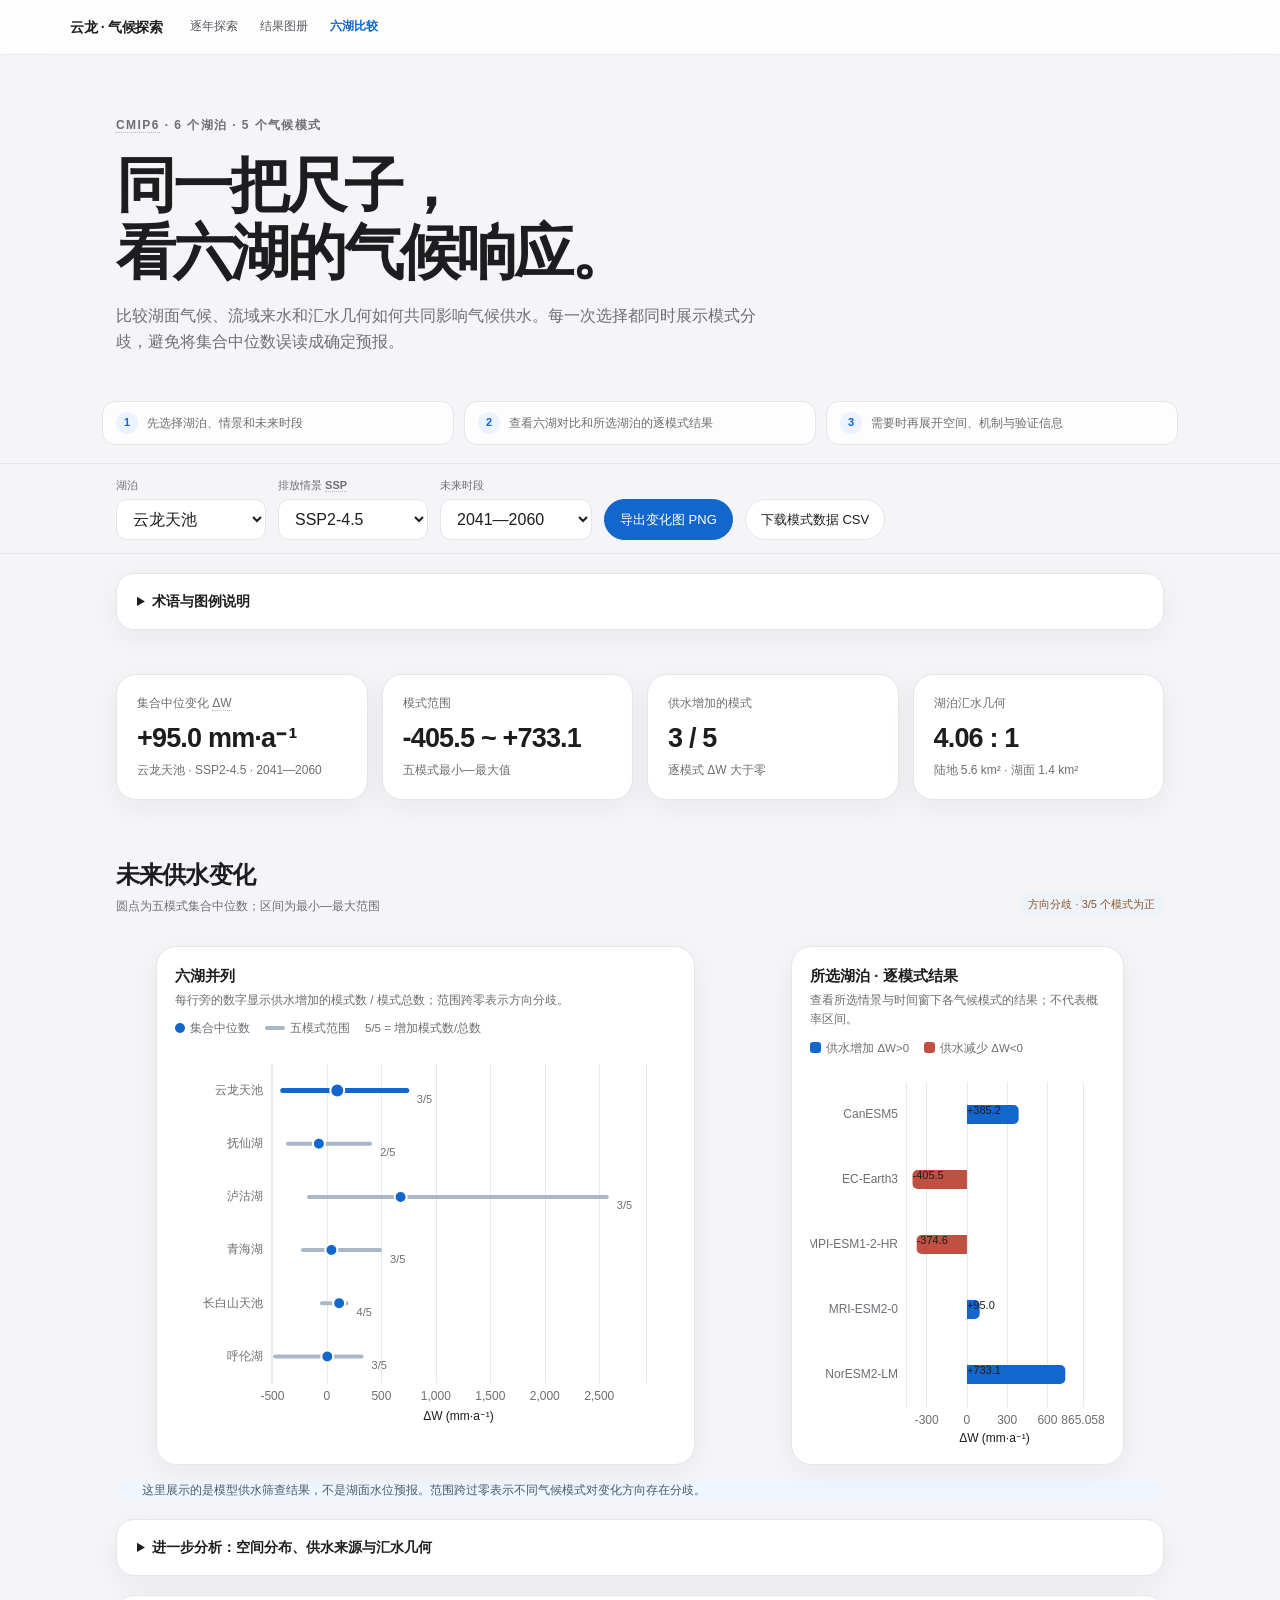
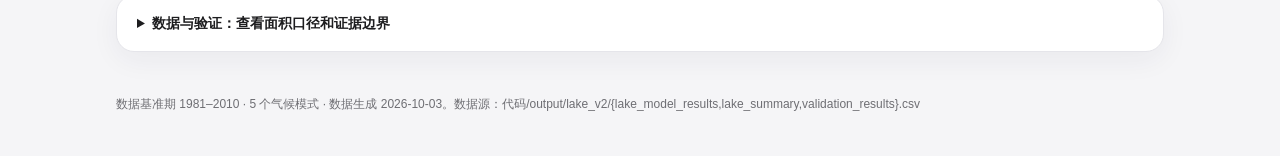
==== commit dce50f39: "Annotate technical terms and chart legends on six-lake explorer" ====
--- a/lake-explorer/index.html
+++ b/lake-explorer/index.html
@@ -11,20 +11,33 @@
 <style>
 :root{--wide:1100px}.shell{max-width:var(--wide);margin:auto;padding:0 26px}.hero{padding:62px 0 31px}.eyebrow{font-size:12px;font-weight:600;letter-spacing:.12em;color:var(--muted)}h1{font-size:clamp(36px,6vw,64px);letter-spacing:-.055em;line-height:1.08;font-weight:670;margin:.28em 0}.lede{max-width:670px;color:var(--muted);font-size:16px}.controls{position:sticky;top:55px;z-index:10;background:rgba(245,245,247,.88);backdrop-filter:blur(15px);border-block:1px solid var(--line)}.control-inner{max-width:var(--wide);margin:auto;padding:13px 26px;display:flex;gap:12px;align-items:end;flex-wrap:wrap}.field{display:grid;gap:4px;min-width:150px}.field label,.small-label{font-size:11px;color:var(--muted);font-weight:550}.field select{width:100%;border:1px solid var(--line);border-radius:11px;background:#fff;padding:10px 30px 10px 12px;color:var(--ink)}.button{border:1px solid var(--line);background:#fff;border-radius:999px;padding:9px 15px;cursor:pointer;color:var(--ink);font-size:13px}.button.primary{background:var(--blue);color:#fff;border-color:var(--blue)}.button:hover{filter:brightness(.96)}.metrics{display:grid;grid-template-columns:repeat(4,1fr);gap:14px;padding:25px 0}.metric,.panel,.caveat,.method{background:#fff;border:1px solid var(--line);border-radius:20px;padding:19px 20px;box-shadow:var(--shadow)}.metric-label{font-size:12px;color:var(--muted)}.metric-value{font-size:27px;font-weight:650;letter-spacing:-.03em;font-variant-numeric:tabular-nums;margin-top:4px}.metric-detail{font-size:12px;color:var(--muted);line-height:1.6}.section-head{display:flex;align-items:end;justify-content:space-between;gap:20px;margin:31px 0 14px}.section-head h2{font-size:24px;letter-spacing:-.035em;margin:0}.section-head p{font-size:12px;color:var(--muted);margin:2px 0 0}.charts{display:grid;grid-template-columns:1.2fr .8fr;gap:16px}.panel{padding:17px 18px;min-width:0}.panel h3{font-size:15px;margin:0}.panel .hint{font-size:12px;color:var(--muted);margin:2px 0}.chart{height:350px;width:100%}.chart.tall{height:390px}.comparison{display:grid;grid-template-columns:1fr 1fr;gap:16px}.map-layout{display:grid;grid-template-columns:minmax(0,1fr) 255px;gap:15px;align-items:center}.locator{height:350px;width:100%;display:block}.fact-list{list-style:none;margin:0;padding:0;display:grid;gap:10px}.fact-list li{padding-bottom:10px;border-bottom:1px solid var(--line);font-size:13px}.fact-list b{display:block;font-size:11px;color:var(--muted);font-weight:500}.method{margin:19px 0;padding:0 20px}.method summary{padding:15px 0;cursor:pointer;font-size:14px;font-weight:600}.method-grid{display:grid;grid-template-columns:1fr 1fr;gap:15px;padding-bottom:17px;font-size:13px}.table-wrap{overflow-x:auto;max-width:100%}.footer{overflow-wrap:anywhere}.method-control{display:grid;gap:5px;max-width:280px;font-size:11px;color:var(--muted)}.method-control select{width:100%;border:1px solid var(--line);border-radius:11px;padding:10px;background:#fff;color:var(--ink)}.table{width:100%;border-collapse:collapse;white-space:nowrap;font-size:12px}.table th,.table td{padding:10px 11px;border-bottom:1px solid var(--line);text-align:right}.table th:first-child,.table td:first-child{text-align:left}.table th{color:var(--muted);font-weight:550}.positive{color:#16784c}.negative{color:#bd503e}.caveat{background:#f8fbff;border-color:#dce9f9;line-height:1.72;font-size:13px;margin:15px 0 28px}.caveat h3{font-size:14px;margin:0 0 5px}.caveat p{margin:5px 0;color:#555e6b}.footer{font-size:12px;color:var(--muted);padding:24px 0 42px}.tag{display:inline-block;color:#385576;background:#eef3f9;border-radius:999px;padding:3px 9px;font-size:11px}.lake-shape{fill:#dfeaf3;stroke:#8da7bd;stroke-width:1.3}.lake-water{fill:#68a8ce;stroke:#fff;stroke-width:1.5}.lake-label{font:12px -apple-system,BlinkMacSystemFont,"PingFang SC",sans-serif;fill:#243243}.lake-label.on{font-weight:700;fill:#1266cc}@media(max-width:760px){.shell{padding:0 16px}.hero{padding-top:38px}.control-inner{padding:10px 16px}.field{flex:1;min-width:128px}.metrics{grid-template-columns:repeat(2,1fr);gap:9px}.metric{padding:14px}.metric-value{font-size:22px}.charts,.comparison{grid-template-columns:1fr}.chart{height:320px}.chart.tall{height:350px}.map-layout{grid-template-columns:1fr}.locator{height:265px}.fact-list{grid-template-columns:1fr 1fr}.section-head{align-items:start;flex-direction:column}.method-grid{grid-template-columns:1fr}}
  .table-wrap{overflow-x:auto;max-width:100%}.footer{overflow-wrap:anywhere}.method-control{display:grid;gap:5px;max-width:280px;font-size:11px;color:var(--muted)}.method-control select{width:100%;border:1px solid var(--line);border-radius:11px;padding:10px;background:#fff;color:var(--ink)}
+abbr[title]{text-decoration:none;border-bottom:1px dotted #b9b9c0;cursor:help}
+.gloss{list-style:none;margin:0;padding:0;display:grid;grid-template-columns:1fr 1fr;gap:8px 24px}
+.gloss li{font-size:12.5px;color:var(--muted);line-height:1.6}
+.gloss b{color:var(--ink);font-weight:600}
+.gloss .en{color:#8a8a90}
+.lgd{display:flex;flex-wrap:wrap;gap:5px 15px;margin:9px 0 0;font-size:11.5px;color:var(--muted)}
+.lgd i{font-style:normal;display:inline-flex;align-items:center;gap:5px}
+.sw{display:inline-block;width:11px;height:11px;border-radius:3px;flex:none}
+.dot{display:inline-block;width:10px;height:10px;border-radius:50%;background:var(--blue);flex:none}
+.ln{display:inline-block;width:20px;height:4px;border-radius:2px;background:#a8b8c8;flex:none}
+@media(max-width:760px){.gloss{grid-template-columns:1fr}}
 </style>
 </head>
 <body>
 <nav class="global-nav" aria-label="主导航"><a class="brand" href="../index.html">云龙 · 气候探索</a><div class="nav-links"><a href="../climate-explorer/climate-explorer.html">逐年探索</a><a href="../climate-atlas/climate-atlas.html">结果图册</a><a aria-current="page" href="./index.html">六湖比较</a></div></nav>
-<section class="hero"><div class="shell"><div class="eyebrow">CMIP6 · 6 个湖泊 · 5 个气候模式</div><h1>同一把尺子，<br>看六湖的气候响应。</h1><p class="lede">比较湖面气候、流域来水和汇水几何如何共同影响气候供水。每一次选择都同时展示模式分歧，避免将集合中位数误读成确定预报。</p></div></section>
+<section class="hero"><div class="shell"><div class="eyebrow"><abbr title="耦合模式比较计划第六阶段：国际气候模式对比计划，本研究取其中五个模式">CMIP6</abbr> · 6 个湖泊 · 5 个气候模式</div><h1>同一把尺子，<br>看六湖的气候响应。</h1><p class="lede">比较湖面气候、流域来水和汇水几何如何共同影响气候供水。每一次选择都同时展示模式分歧，避免将集合中位数误读成确定预报。</p></div></section>
 <div class="task-guide" aria-label="浏览步骤"><ol><li><b>1</b>先选择湖泊、情景和未来时段</li><li><b>2</b>查看六湖对比和所选湖泊的逐模式结果</li><li><b>3</b>需要时再展开空间、机制与验证信息</li></ol></div>
-<section class="controls"><div class="control-inner"><div class="field"><label for="lake">湖泊</label><select id="lake"></select></div><div class="field"><label for="scenario">排放情景</label><select id="scenario"><option value="ssp245">SSP2-4.5</option><option value="ssp585">SSP5-8.5</option></select></div><div class="field"><label for="window">未来时段</label><select id="window"><option value="2041-2060">2041—2060</option><option value="2081-2100">2081—2100</option></select></div><button id="png" class="button primary">导出变化图 PNG</button><button id="csv" class="button">下载模式数据 CSV</button></div></section>
+<section class="controls"><div class="control-inner"><div class="field"><label for="lake">湖泊</label><select id="lake"></select></div><div class="field"><label for="scenario">排放情景 <abbr title="共享社会经济路径：SSP2-4.5 为中等排放，SSP5-8.5 为高排放">SSP</abbr></label><select id="scenario" title="共享社会经济路径：SSP2-4.5 为中等排放，SSP5-8.5 为高排放"><option value="ssp245">SSP2-4.5</option><option value="ssp585">SSP5-8.5</option></select></div><div class="field"><label for="window">未来时段</label><select id="window"><option value="2041-2060">2041—2060</option><option value="2081-2100">2081—2100</option></select></div><button id="png" class="button primary">导出变化图 PNG</button><button id="csv" class="button">下载模式数据 CSV</button></div></section>
 <main class="shell">
-<section class="metrics" aria-live="polite"><article class="metric"><div class="metric-label">集合中位变化 ΔW</div><div class="metric-value" id="metric-median">载入中</div><div class="metric-detail" id="metric-context">mm·a⁻¹，相对 1981—2010</div></article><article class="metric"><div class="metric-label">模式范围</div><div class="metric-value" id="metric-range">—</div><div class="metric-detail">五模式最小—最大值</div></article><article class="metric"><div class="metric-label">供水增加的模式</div><div class="metric-value" id="metric-positive">—</div><div class="metric-detail">逐模式 ΔW 大于零</div></article><article class="metric"><div class="metric-label">湖泊汇水几何</div><div class="metric-value" id="metric-ratio">—</div><div class="metric-detail" id="metric-area">陆地汇水面积 / 湖面面积</div></article></section>
-<section><div class="section-head"><div><h2>未来供水变化</h2><p>圆点为五模式集合中位数；区间为最小—最大范围</p></div><span id="direction-tag" class="tag">读取结果中</span></div><div class="charts"><figure class="panel"><h3>六湖并列</h3><p class="hint">每行旁的数字显示供水增加的模式数 / 模式总数；范围跨零表示方向分歧。</p><div id="direction-chart" class="chart tall" role="img" aria-label="六个湖泊气候供水变化区间比较图"></div></figure><figure class="panel"><h3>所选湖泊 · 逐模式结果</h3><p class="hint">查看所选情景与时间窗下各气候模式的结果；不代表概率区间。</p><div id="model-chart" class="chart tall" role="img" aria-label="逐气候模式的气候供水变化图"></div></figure></div></section>
+<details class="analysis-more"><summary>术语与图例说明</summary>
+<section><ul class="gloss"><li><b>ΔW</b><span class="en"> 气候供水变化</span>：单位湖面面积的来水与蒸发之差，正值表示供水增加，单位 mm·a⁻¹。</li><li><b>PET/P</b><span class="en"> 干燥度</span>：潜在蒸散与降水之比，越大表示气候越干旱。</li><li><b>R_c/P_c</b><span class="en"> 径流比</span>：流域产流占降水的比例。</li><li><b>A_c/A_l</b><span class="en"> 陆地/湖面面积比</span>：陆地汇水面积与湖面面积之比，越大则流域来水对湖面的放大越强。</li><li><b>CMIP6</b><span class="en"> 耦合模式比较计划第六阶段</span>：国际气候模式对比计划，本研究取其中五个模式。</li><li><b>SSP2-4.5 / SSP5-8.5</b><span class="en"> 共享社会经济路径</span>：分别为中等与高排放情景。</li><li><b>Oudin / Hamon</b>：潜在蒸散估算公式，Oudin 为论文主方法。</li><li><b>Schreiber / Turc–Pike</b>：流域产流估算公式，Schreiber 为论文主方法。</li></ul></section></details>
+<section class="metrics" aria-live="polite"><article class="metric"><div class="metric-label">集合中位变化 <abbr title="气候供水变化：单位湖面面积的来水与蒸发之差，正值表示供水增加">ΔW</abbr></div><div class="metric-value" id="metric-median">载入中</div><div class="metric-detail" id="metric-context">mm·a⁻¹，相对 1981—2010</div></article><article class="metric"><div class="metric-label">模式范围</div><div class="metric-value" id="metric-range">—</div><div class="metric-detail">五模式最小—最大值</div></article><article class="metric"><div class="metric-label">供水增加的模式</div><div class="metric-value" id="metric-positive">—</div><div class="metric-detail">逐模式 ΔW 大于零</div></article><article class="metric"><div class="metric-label">湖泊汇水几何</div><div class="metric-value" id="metric-ratio">—</div><div class="metric-detail" id="metric-area">陆地汇水面积 / 湖面面积</div></article></section>
+<section><div class="section-head"><div><h2>未来供水变化</h2><p>圆点为五模式集合中位数；区间为最小—最大范围</p></div><span id="direction-tag" class="tag">读取结果中</span></div><div class="charts"><figure class="panel"><h3>六湖并列</h3><p class="hint">每行旁的数字显示供水增加的模式数 / 模式总数；范围跨零表示方向分歧。</p><div class="lgd"><i><span class="dot"></span>集合中位数</i><i><span class="ln"></span>五模式范围</i><i>5/5 = 增加模式数/总数</i></div><div id="direction-chart" class="chart tall" role="img" aria-label="六个湖泊气候供水变化区间比较图"></div></figure><figure class="panel"><h3>所选湖泊 · 逐模式结果</h3><p class="hint">查看所选情景与时间窗下各气候模式的结果；不代表概率区间。</p><div class="lgd"><i><span class="sw" style="background:#1266cc"></span>供水增加 ΔW&gt;0</i><i><span class="sw" style="background:#bf5042"></span>供水减少 ΔW&lt;0</i></div><div id="model-chart" class="chart tall" role="img" aria-label="逐气候模式的气候供水变化图"></div></figure></div></section>
 <aside class="analysis-caveat shell">这里展示的是模型供水筛查结果，不是湖面水位预报。范围跨过零表示不同气候模式对变化方向存在分歧。</aside>
 <details class="analysis-more"><summary>进一步分析：空间分布、供水来源与汇水几何</summary>
-<section><div class="section-head"><div><h2>湖泊与汇水区</h2><p>地图是经纬度索引；边界仅作空间口径参考</p></div></div><div class="comparison"><article class="panel"><h3 id="map-title">所选湖泊的流域</h3><p class="hint">流域边界与湖岸线分色显示；不代表模型网格分辨率</p><div id="basin-map" style="height:340px;width:100%" role="img" aria-label="所选湖泊流域与湖岸边界图"></div></article><article class="panel"><h3>六湖地理位置</h3><p class="hint">位置点用于辨识研究区域，不表示栅格解析度</p><svg id="locator" class="locator" role="img" aria-label="六个湖泊经纬度示意图" viewBox="0 0 440 340"></svg></article></div><div class="comparison" style="margin-top:15px"><article class="panel"><h3>汇水几何与产流条件</h3><p class="hint">公开主口径面积与模式集合的历史气候态</p><div id="mechanism-chart" class="chart"></div></article><article class="panel"><h3>三项水量贡献</h3><p class="hint">模式集合平均分解；蒸发增加表现为负贡献</p><div id="contribution-chart" class="chart"></div></article></div></section>
-<details class="method"><summary>方法敏感性：Oudin / Hamon × Schreiber / Turc–Pike</summary><div class="method-grid"><label class="method-control" for="pet-method">潜在蒸散公式<select id="pet-method"><option value="oudin">Oudin（主方法）</option><option value="hamon">Hamon</option></select></label><label class="method-control" for="runoff-method">流域产流公式<select id="runoff-method"><option value="schreiber">Schreiber（主方法）</option><option value="turcpike">Turc–Pike</option></select></label></div><p class="hint">切换方法会更新主结果；图中同时对照四种组合。</p><div id="method-values" class="method-grid"></div><div id="method-chart" class="chart" style="height:260px"></div></details>
+<section><div class="section-head"><div><h2>湖泊与汇水区</h2><p>地图是经纬度索引；边界仅作空间口径参考</p></div></div><div class="comparison"><article class="panel"><h3 id="map-title">所选湖泊的流域</h3><p class="hint">流域边界与湖岸线分色显示；不代表模型网格分辨率</p><div id="basin-map" style="height:340px;width:100%" role="img" aria-label="所选湖泊流域与湖岸边界图"></div></article><article class="panel"><h3>六湖地理位置</h3><p class="hint">位置点用于辨识研究区域，不表示栅格解析度</p><svg id="locator" class="locator" role="img" aria-label="六个湖泊经纬度示意图" viewBox="0 0 440 340"></svg></article></div><div class="comparison" style="margin-top:15px"><article class="panel"><h3>汇水几何与产流条件</h3><p class="hint">公开主口径面积与模式集合的历史气候态；干燥度 <abbr title="PET/P，潜在蒸散与降水的比值，越大越干旱">PET/P</abbr>、径流比 <abbr title="R_c/P_c，流域产流占降水比例">R_c/P_c</abbr> 均为基期值。</p><div class="lgd"><i><span class="sw" style="background:#aac7e1"></span>陆地/湖面面积比</i><i><span class="ln" style="background:#1266cc"></span>干燥度 PET/P</i></div><div id="mechanism-chart" class="chart"></div></article><article class="panel"><h3>三项水量贡献</h3><p class="hint">模式集合平均分解；蒸发增加表现为负贡献。</p><div class="lgd"><i><span class="sw" style="background:#1266cc"></span>正贡献</i><i><span class="sw" style="background:#bf5042"></span>负贡献</i><i><span class="sw" style="background:#1d1d1f"></span>合计 ΔW</i><i><span class="sw" style="background:#9b91ba"></span>统一几何比反事实</i></div><div id="contribution-chart" class="chart"></div></article></div></section>
+<details class="method"><summary>方法敏感性：<abbr title="基于温度的潜在蒸散估算方法">Oudin</abbr> / <abbr title="基于温度与日照时数的潜在蒸散估算方法">Hamon</abbr> × <abbr title="流域产流估算公式">Schreiber</abbr> / <abbr title="流域产流估算公式（对照方法）">Turc–Pike</abbr></summary><div class="method-grid"><label class="method-control" for="pet-method">潜在蒸散 <abbr title="PET：潜在蒸散，表征大气蒸发需求">PET</abbr> 公式<select id="pet-method"><option value="oudin">Oudin（主方法）</option><option value="hamon">Hamon</option></select></label><label class="method-control" for="runoff-method">流域产流公式<select id="runoff-method"><option value="schreiber">Schreiber（主方法）</option><option value="turcpike">Turc–Pike</option></select></label></div><p class="hint">切换方法会更新主结果；图中同时对照四种组合。</p><div id="method-values" class="method-grid"></div><div id="method-chart" class="chart" style="height:260px"></div></details>
 </details>
 <details class="analysis-more"><summary>数据与验证：查看面积口径和证据边界</summary>
 <section><div class="section-head"><div><h2>数据与验证</h2><p>按湖泊展示气候供水变化与结果证据的适用范围</p></div></div><div class="panel table-wrap"><table class="table"><thead><tr><th>湖泊</th><th>湖面面积 km²</th><th>陆地汇水面积 km²</th><th>陆地 / 湖面比</th><th>边界面积差异</th><th>响应验证状态</th></tr></thead><tbody id="lake-table"></tbody></table></div><aside class="caveat"><h3>解读边界</h3><p>ΔW 是按单位湖面面积计算的气候供水筛查指标，不是湖水位、蓄量或可用水量预报。结果使用五种模式的集合统计；范围跨越零表示方向存在模式分歧。</p><p>青海湖响应端验证的年际序列使用固定气候态蒸发与产流，年际起伏主要来自湖面降水，因此不能视为完整供水模型已通过独立验证。三年平均命中率仅是青海湖案例证据，跨湖外推仍属模型推断。</p><p>流域边界用于空间定位，供水计算采用论文公开面积口径；抚仙湖和泸沽湖 DEM 划定面积与公开口径存在差异，不能将边界图面积当作论文计算面积。</p></aside></section>
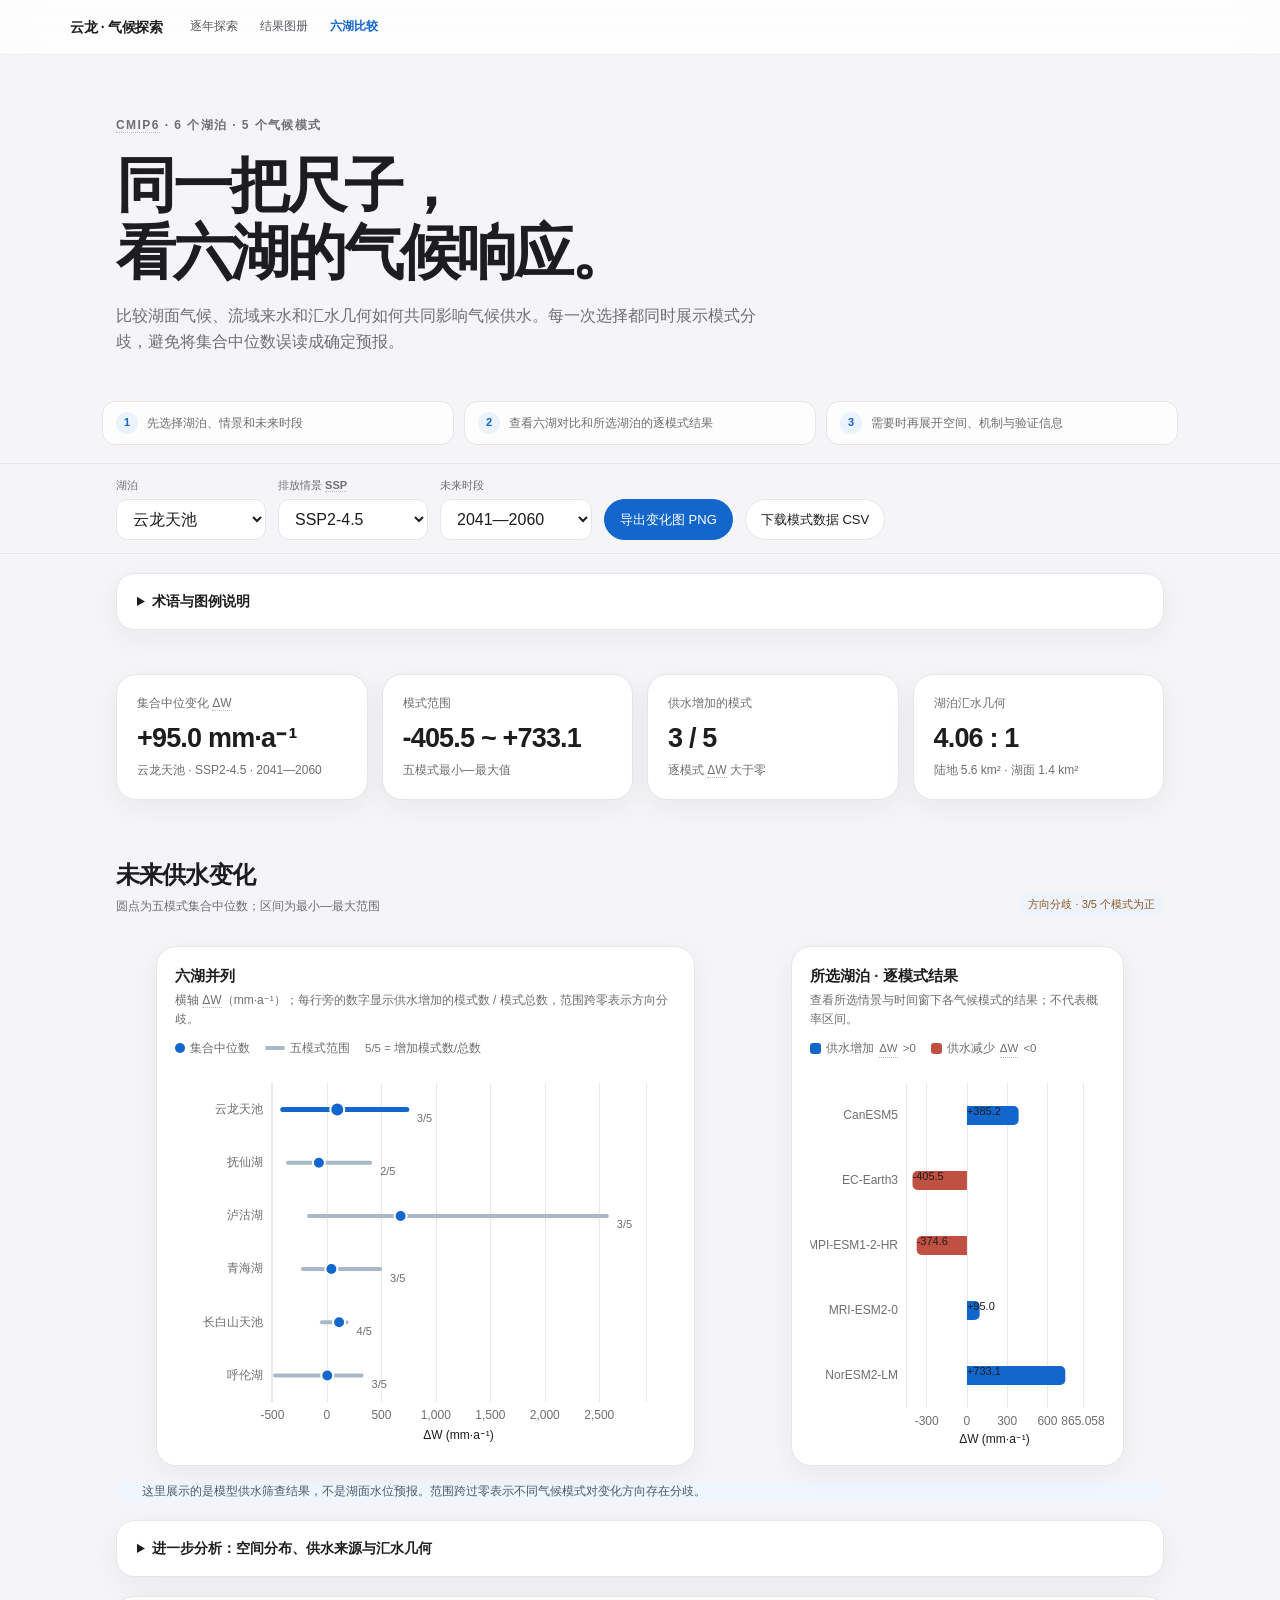
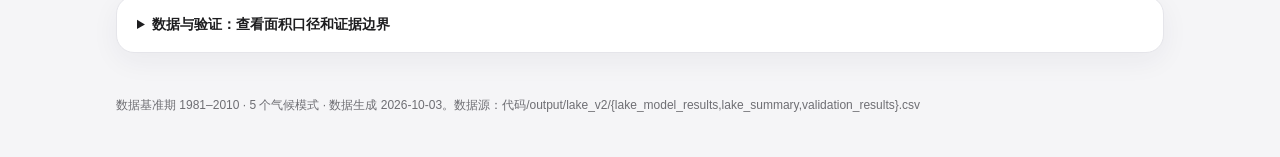
==== commit a861b5ea: "Annotate every occurrence of technical terms and chart-embedded symbols" ====
--- a/lake-explorer/index.html
+++ b/lake-explorer/index.html
@@ -32,15 +32,15 @@
 <main class="shell">
 <details class="analysis-more"><summary>术语与图例说明</summary>
 <section><ul class="gloss"><li><b>ΔW</b><span class="en"> 气候供水变化</span>：单位湖面面积的来水与蒸发之差，正值表示供水增加，单位 mm·a⁻¹。</li><li><b>PET/P</b><span class="en"> 干燥度</span>：潜在蒸散与降水之比，越大表示气候越干旱。</li><li><b>R_c/P_c</b><span class="en"> 径流比</span>：流域产流占降水的比例。</li><li><b>A_c/A_l</b><span class="en"> 陆地/湖面面积比</span>：陆地汇水面积与湖面面积之比，越大则流域来水对湖面的放大越强。</li><li><b>CMIP6</b><span class="en"> 耦合模式比较计划第六阶段</span>：国际气候模式对比计划，本研究取其中五个模式。</li><li><b>SSP2-4.5 / SSP5-8.5</b><span class="en"> 共享社会经济路径</span>：分别为中等与高排放情景。</li><li><b>Oudin / Hamon</b>：潜在蒸散估算公式，Oudin 为论文主方法。</li><li><b>Schreiber / Turc–Pike</b>：流域产流估算公式，Schreiber 为论文主方法。</li></ul></section></details>
-<section class="metrics" aria-live="polite"><article class="metric"><div class="metric-label">集合中位变化 <abbr title="气候供水变化：单位湖面面积的来水与蒸发之差，正值表示供水增加">ΔW</abbr></div><div class="metric-value" id="metric-median">载入中</div><div class="metric-detail" id="metric-context">mm·a⁻¹，相对 1981—2010</div></article><article class="metric"><div class="metric-label">模式范围</div><div class="metric-value" id="metric-range">—</div><div class="metric-detail">五模式最小—最大值</div></article><article class="metric"><div class="metric-label">供水增加的模式</div><div class="metric-value" id="metric-positive">—</div><div class="metric-detail">逐模式 ΔW 大于零</div></article><article class="metric"><div class="metric-label">湖泊汇水几何</div><div class="metric-value" id="metric-ratio">—</div><div class="metric-detail" id="metric-area">陆地汇水面积 / 湖面面积</div></article></section>
-<section><div class="section-head"><div><h2>未来供水变化</h2><p>圆点为五模式集合中位数；区间为最小—最大范围</p></div><span id="direction-tag" class="tag">读取结果中</span></div><div class="charts"><figure class="panel"><h3>六湖并列</h3><p class="hint">每行旁的数字显示供水增加的模式数 / 模式总数；范围跨零表示方向分歧。</p><div class="lgd"><i><span class="dot"></span>集合中位数</i><i><span class="ln"></span>五模式范围</i><i>5/5 = 增加模式数/总数</i></div><div id="direction-chart" class="chart tall" role="img" aria-label="六个湖泊气候供水变化区间比较图"></div></figure><figure class="panel"><h3>所选湖泊 · 逐模式结果</h3><p class="hint">查看所选情景与时间窗下各气候模式的结果；不代表概率区间。</p><div class="lgd"><i><span class="sw" style="background:#1266cc"></span>供水增加 ΔW&gt;0</i><i><span class="sw" style="background:#bf5042"></span>供水减少 ΔW&lt;0</i></div><div id="model-chart" class="chart tall" role="img" aria-label="逐气候模式的气候供水变化图"></div></figure></div></section>
+<section class="metrics" aria-live="polite"><article class="metric"><div class="metric-label">集合中位变化 <abbr title="气候供水变化：单位湖面面积的来水与蒸发之差，正值表示供水增加">ΔW</abbr></div><div class="metric-value" id="metric-median">载入中</div><div class="metric-detail" id="metric-context">mm·a⁻¹，相对 1981—2010</div></article><article class="metric"><div class="metric-label">模式范围</div><div class="metric-value" id="metric-range">—</div><div class="metric-detail">五模式最小—最大值</div></article><article class="metric"><div class="metric-label">供水增加的模式</div><div class="metric-value" id="metric-positive">—</div><div class="metric-detail">逐模式 <abbr title="气候供水变化：单位湖面面积的来水与蒸发之差，正值表示供水增加">ΔW</abbr> 大于零</div></article><article class="metric"><div class="metric-label">湖泊汇水几何</div><div class="metric-value" id="metric-ratio">—</div><div class="metric-detail" id="metric-area">陆地汇水面积 / 湖面面积</div></article></section>
+<section><div class="section-head"><div><h2>未来供水变化</h2><p>圆点为五模式集合中位数；区间为最小—最大范围</p></div><span id="direction-tag" class="tag">读取结果中</span></div><div class="charts"><figure class="panel"><h3>六湖并列</h3><p class="hint">横轴 <abbr title="气候供水变化：单位湖面面积的来水与蒸发之差，正值表示供水增加">ΔW</abbr>（mm·a⁻¹）；每行旁的数字显示供水增加的模式数 / 模式总数，范围跨零表示方向分歧。</p><div class="lgd"><i><span class="dot"></span>集合中位数</i><i><span class="ln"></span>五模式范围</i><i>5/5 = 增加模式数/总数</i></div><div id="direction-chart" class="chart tall" role="img" aria-label="六个湖泊气候供水变化区间比较图"></div></figure><figure class="panel"><h3>所选湖泊 · 逐模式结果</h3><p class="hint">查看所选情景与时间窗下各气候模式的结果；不代表概率区间。</p><div class="lgd"><i><span class="sw" style="background:#1266cc"></span>供水增加 <abbr title="气候供水变化：单位湖面面积的来水与蒸发之差">ΔW</abbr>&gt;0</i><i><span class="sw" style="background:#bf5042"></span>供水减少 <abbr title="气候供水变化：单位湖面面积的来水与蒸发之差">ΔW</abbr>&lt;0</i></div><div id="model-chart" class="chart tall" role="img" aria-label="逐气候模式的气候供水变化图"></div></figure></div></section>
 <aside class="analysis-caveat shell">这里展示的是模型供水筛查结果，不是湖面水位预报。范围跨过零表示不同气候模式对变化方向存在分歧。</aside>
 <details class="analysis-more"><summary>进一步分析：空间分布、供水来源与汇水几何</summary>
-<section><div class="section-head"><div><h2>湖泊与汇水区</h2><p>地图是经纬度索引；边界仅作空间口径参考</p></div></div><div class="comparison"><article class="panel"><h3 id="map-title">所选湖泊的流域</h3><p class="hint">流域边界与湖岸线分色显示；不代表模型网格分辨率</p><div id="basin-map" style="height:340px;width:100%" role="img" aria-label="所选湖泊流域与湖岸边界图"></div></article><article class="panel"><h3>六湖地理位置</h3><p class="hint">位置点用于辨识研究区域，不表示栅格解析度</p><svg id="locator" class="locator" role="img" aria-label="六个湖泊经纬度示意图" viewBox="0 0 440 340"></svg></article></div><div class="comparison" style="margin-top:15px"><article class="panel"><h3>汇水几何与产流条件</h3><p class="hint">公开主口径面积与模式集合的历史气候态；干燥度 <abbr title="PET/P，潜在蒸散与降水的比值，越大越干旱">PET/P</abbr>、径流比 <abbr title="R_c/P_c，流域产流占降水比例">R_c/P_c</abbr> 均为基期值。</p><div class="lgd"><i><span class="sw" style="background:#aac7e1"></span>陆地/湖面面积比</i><i><span class="ln" style="background:#1266cc"></span>干燥度 PET/P</i></div><div id="mechanism-chart" class="chart"></div></article><article class="panel"><h3>三项水量贡献</h3><p class="hint">模式集合平均分解；蒸发增加表现为负贡献。</p><div class="lgd"><i><span class="sw" style="background:#1266cc"></span>正贡献</i><i><span class="sw" style="background:#bf5042"></span>负贡献</i><i><span class="sw" style="background:#1d1d1f"></span>合计 ΔW</i><i><span class="sw" style="background:#9b91ba"></span>统一几何比反事实</i></div><div id="contribution-chart" class="chart"></div></article></div></section>
-<details class="method"><summary>方法敏感性：<abbr title="基于温度的潜在蒸散估算方法">Oudin</abbr> / <abbr title="基于温度与日照时数的潜在蒸散估算方法">Hamon</abbr> × <abbr title="流域产流估算公式">Schreiber</abbr> / <abbr title="流域产流估算公式（对照方法）">Turc–Pike</abbr></summary><div class="method-grid"><label class="method-control" for="pet-method">潜在蒸散 <abbr title="PET：潜在蒸散，表征大气蒸发需求">PET</abbr> 公式<select id="pet-method"><option value="oudin">Oudin（主方法）</option><option value="hamon">Hamon</option></select></label><label class="method-control" for="runoff-method">流域产流公式<select id="runoff-method"><option value="schreiber">Schreiber（主方法）</option><option value="turcpike">Turc–Pike</option></select></label></div><p class="hint">切换方法会更新主结果；图中同时对照四种组合。</p><div id="method-values" class="method-grid"></div><div id="method-chart" class="chart" style="height:260px"></div></details>
+<section><div class="section-head"><div><h2>湖泊与汇水区</h2><p>地图是经纬度索引；边界仅作空间口径参考</p></div></div><div class="comparison"><article class="panel"><h3 id="map-title">所选湖泊的流域</h3><p class="hint">流域边界与湖岸线分色显示；不代表模型网格分辨率</p><div id="basin-map" style="height:340px;width:100%" role="img" aria-label="所选湖泊流域与湖岸边界图"></div></article><article class="panel"><h3>六湖地理位置</h3><p class="hint">位置点用于辨识研究区域，不表示栅格解析度</p><svg id="locator" class="locator" role="img" aria-label="六个湖泊经纬度示意图" viewBox="0 0 440 340"></svg></article></div><div class="comparison" style="margin-top:15px"><article class="panel"><h3>汇水几何与产流条件</h3><p class="hint">公开主口径面积与模式集合的历史气候态；干燥度 <abbr title="PET/P，潜在蒸散与降水的比值，越大越干旱">PET/P</abbr>、径流比 <abbr title="R_c/P_c，流域产流占降水比例">R_c/P_c</abbr> 均为基期值。</p><div class="lgd"><i><span class="sw" style="background:#aac7e1"></span>陆地/湖面面积比 <abbr title="A_c/A_l，陆地汇水面积与湖面面积之比">A_c/A_l</abbr></i><i><span class="ln" style="background:#1266cc"></span>干燥度 <abbr title="PET/P，潜在蒸散与降水的比值，越大越干旱">PET/P</abbr></i></div><div id="mechanism-chart" class="chart"></div></article><article class="panel"><h3>三项水量贡献</h3><p class="hint">模式集合平均分解；蒸发增加表现为负贡献。</p><div class="lgd"><i><span class="sw" style="background:#1266cc"></span>正贡献</i><i><span class="sw" style="background:#bf5042"></span>负贡献</i><i><span class="sw" style="background:#1d1d1f"></span>合计 <abbr title="气候供水变化：单位湖面面积的来水与蒸发之差">ΔW</abbr></i><i><span class="sw" style="background:#9b91ba"></span>统一几何比反事实（<abbr title="A_c/A_l=1，假设陆地汇水面积等于湖面面积">A_c/A_l=1</abbr>）</i></div><div id="contribution-chart" class="chart"></div></article></div></section>
+<details class="method"><summary>方法敏感性：<abbr title="基于温度的潜在蒸散估算方法">Oudin</abbr> / <abbr title="基于温度与日照时数的潜在蒸散估算方法">Hamon</abbr> × <abbr title="流域产流估算公式">Schreiber</abbr> / <abbr title="流域产流估算公式（对照方法）">Turc–Pike</abbr></summary><div class="method-grid"><label class="method-control" for="pet-method">潜在蒸散 <abbr title="PET：潜在蒸散，表征大气蒸发需求">PET</abbr> 公式<select id="pet-method" title="潜在蒸散 PET：Oudin 与 Hamon 为两种估算公式"><option value="oudin">Oudin（主方法）</option><option value="hamon">Hamon</option></select></label><label class="method-control" for="runoff-method">流域产流公式<select id="runoff-method" title="流域产流：Schreiber 与 Turc–Pike 为两种估算公式"><option value="schreiber">Schreiber（主方法）</option><option value="turcpike">Turc–Pike</option></select></label></div><p class="hint">切换方法会更新主结果；图中同时对照四种组合。</p><div id="method-values" class="method-grid"></div><div id="method-chart" class="chart" style="height:260px"></div></details>
 </details>
 <details class="analysis-more"><summary>数据与验证：查看面积口径和证据边界</summary>
-<section><div class="section-head"><div><h2>数据与验证</h2><p>按湖泊展示气候供水变化与结果证据的适用范围</p></div></div><div class="panel table-wrap"><table class="table"><thead><tr><th>湖泊</th><th>湖面面积 km²</th><th>陆地汇水面积 km²</th><th>陆地 / 湖面比</th><th>边界面积差异</th><th>响应验证状态</th></tr></thead><tbody id="lake-table"></tbody></table></div><aside class="caveat"><h3>解读边界</h3><p>ΔW 是按单位湖面面积计算的气候供水筛查指标，不是湖水位、蓄量或可用水量预报。结果使用五种模式的集合统计；范围跨越零表示方向存在模式分歧。</p><p>青海湖响应端验证的年际序列使用固定气候态蒸发与产流，年际起伏主要来自湖面降水，因此不能视为完整供水模型已通过独立验证。三年平均命中率仅是青海湖案例证据，跨湖外推仍属模型推断。</p><p>流域边界用于空间定位，供水计算采用论文公开面积口径；抚仙湖和泸沽湖 DEM 划定面积与公开口径存在差异，不能将边界图面积当作论文计算面积。</p></aside></section>
+<section><div class="section-head"><div><h2>数据与验证</h2><p>按湖泊展示气候供水变化与结果证据的适用范围</p></div></div><div class="panel table-wrap"><table class="table"><thead><tr><th>湖泊</th><th>湖面面积 km²</th><th>陆地汇水面积 km²</th><th>陆地 / 湖面比 <abbr title="A_c/A_l，陆地汇水面积与湖面面积之比">A_c/A_l</abbr></th><th>边界面积差异</th><th>响应验证状态</th></tr></thead><tbody id="lake-table"></tbody></table></div><aside class="caveat"><h3>解读边界</h3><p><abbr title="气候供水变化：单位湖面面积的来水与蒸发之差">ΔW</abbr> 是按单位湖面面积计算的气候供水筛查指标，不是湖水位、蓄量或可用水量预报。结果使用五种模式的集合统计；范围跨越零表示方向存在模式分歧。</p><p>青海湖响应端验证的年际序列使用固定气候态蒸发与产流，年际起伏主要来自湖面降水，因此不能视为完整供水模型已通过独立验证。三年平均命中率仅是青海湖案例证据，跨湖外推仍属模型推断。</p><p>流域边界用于空间定位，供水计算采用论文公开面积口径；抚仙湖和泸沽湖 <abbr title="数字高程模型：用于自动划定流域边界">DEM</abbr> 划定面积与公开口径存在差异，不能将边界图面积当作论文计算面积。</p></aside></section>
 </details>
 <div id="status" class="footer" aria-live="polite">加载分析数据…</div>
 </main>
